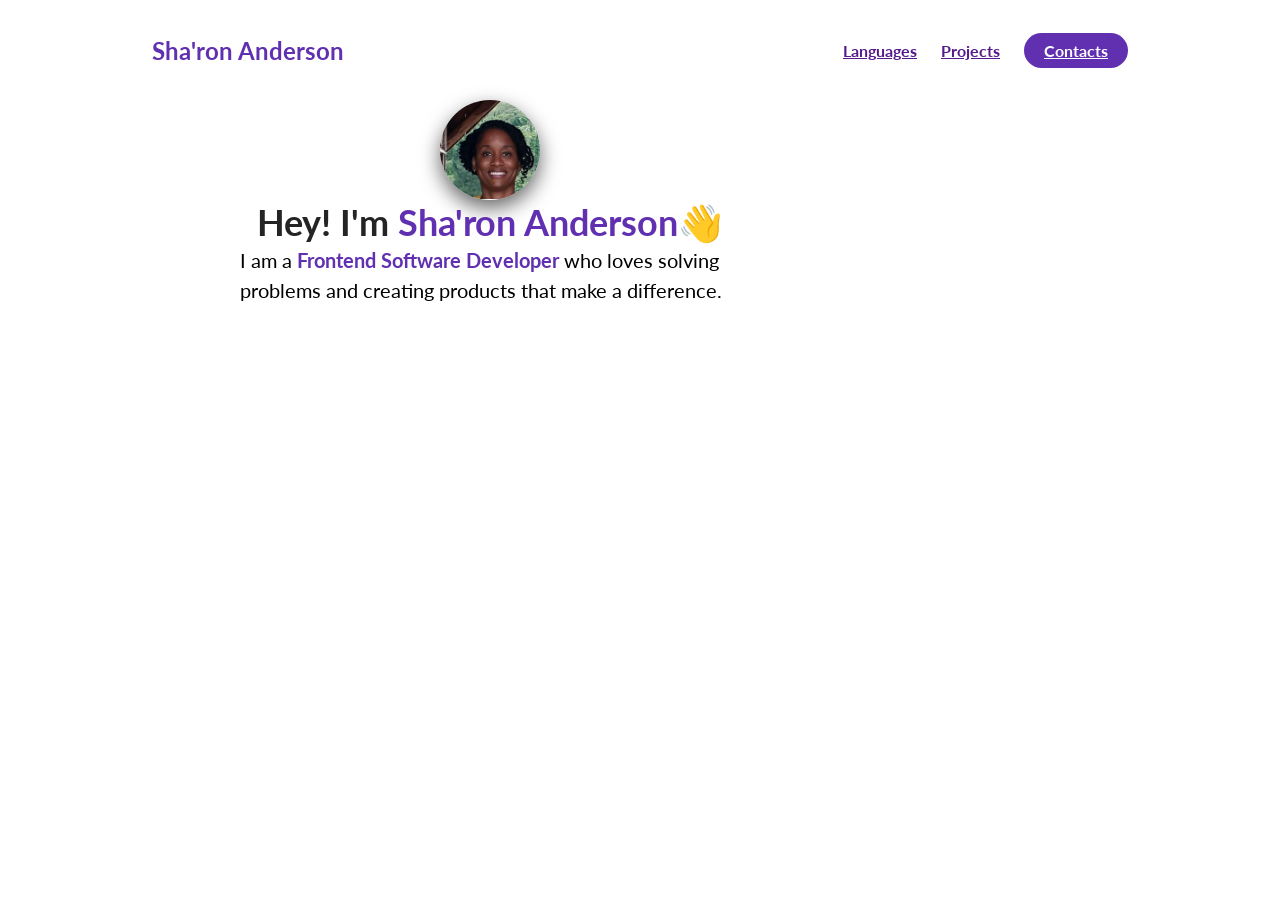
==== index.html @ 57c90f95 "Just getting started" ====
<!DOCTYPE html>
<html lang="en">
<head>
    <meta charset="UTF-8">
    <meta name="viewport" content="width=device-width, initial-scale=1.0">
    <title>Sharon Anderson</title>
    <link rel="stylesheet" href="styles.css">
</head>
<body>
   <section id="about-me">
    <nav>
        <div class="personal__logo">Sha'ron Anderson</div> 
        <ul class="nav__link--list">
            <li>
                <a href="" class="
                nav__link--anchor
                link__hover-effect
                link__hover-effect--black
                ">Languages</a>
            </li>
            <li>
                <a href="" class="
                nav__link--anchor
                link__hover-effect
                link__hover-effect--black
                ">Projects</a>
            </li>
            <li>
                <a href="" class="
                nav__link--anchor
                nav__link--anchor-primary
                ">Contacts</a>
            </li>
        </ul> 
    </nav>
    <div class="flex flex-1">
        <div class="about-me__info row">
            <div class="about-me__info--container">
                <figure class="about-me__picture--mask">
                    <img src="./New folder/Pic 2.jpg" class="about-me__picture" alt="Picture of Me!" />
                </figure>
                <h1 class="about-me__info--title">
                    Hey! I'm <span class="text--purple">Sha'ron Anderson</span>👋 
                </h1>
                <p class="about-me__info--para">
                    I am a <strong class="text--purple">Frontend Software Developer</strong> who loves solving problems and creating products that make a difference.
                </p>
            </div>   
        </div>
    </div>
   </section>
  </body> 
            
</html>
---- styles.css ----
@import url('https://fonts.googleapis.com/css2?family=Lato:wght@400;700&display=swap');
* {
   font-family: 'Lato', sans-serif;
   padding: 0;
   margin: 0;
   box-sizing: border-box;
}

h1, h2, h3, h4, h5, h6, span {
    color: #242424;
    text-align: center;
    line-height: 1.25;
}

h1 {
    font-size: 36px;

}
p {
    line-height: 1.5;
    font-size: 16px;
}

li {
    list-style-type: none;
}

.flex {
    display: flex;
}

.flex-1 {
    flex: 1;
}

.row {
    width: 100%;
    max-width: 800px;
    margin: 0 auto;
}

.text--purple {
    color: #6030b1;
}

/*NAVIGATION BAR*/

nav {
    height: 100px;
    width: 100%;
    max-width: 1000px;
    margin: 0 auto;
    display: flex;
    justify-content: space-between;
    align-items: center;
}

.nav__link--list {
    display: flex;
}

.nav__link--anchor {
    margin: 0 12px;
    color:#242424
    text-decoration: none;
    font-weight: 700;
}

.nav__link--anchor-primary {
    background-color: #6030b1;
    padding: 8px 20px;
    border-radius: 50px;
    color: white;
}

.nav__link--anchor-primary:hover {
    background-color:#5d3eff;
}

.personal__logo {
    font-size: 24px;
    color: #6030b1;
    margin: 0 12px;
    font-weight: bold;
}

/* ABOUT ME */

#about-me {
    min-height: 100vh;
    display: flex;
    flex-direction: column;
}

.about-me__info--container {
    display: flex;
    flex-direction: column;
    align-items: center;
    max-width: 500px;
}
.about-me__picture--mask {
    width: 100px;
    height: 100px;
    border-radius: 50%;
    overflow: hidden;
    box-shadow: 0 8px 20px rgba(0, 0, 0, 0.6);
}
.about-me__picture {
    width: 115%
}

/* Improving my own picture */

transform: scale (1.5);
padding-top: 8px;


.about-me__info--para {
    margin-bottom: 28px;
}
.about-me__info--para {
    font-size: 20px;
    margin-bottom: 28px;
}
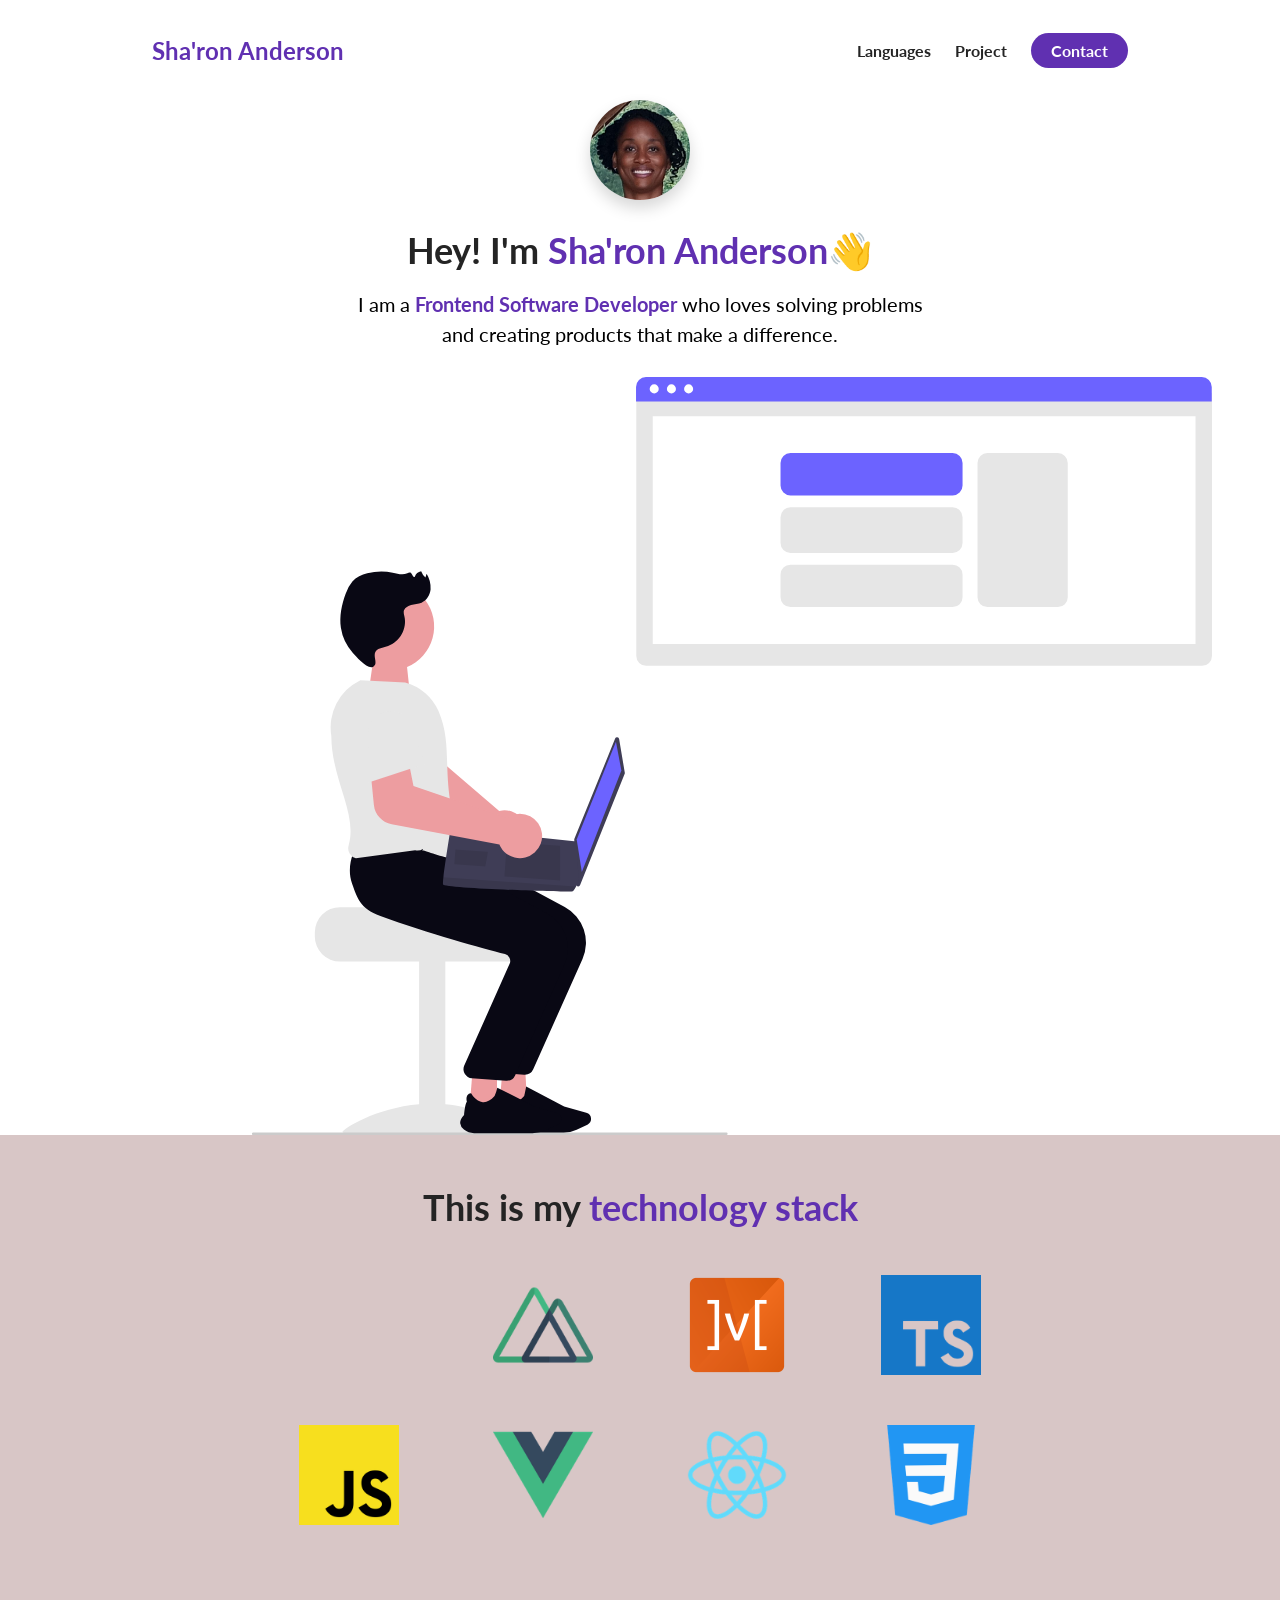
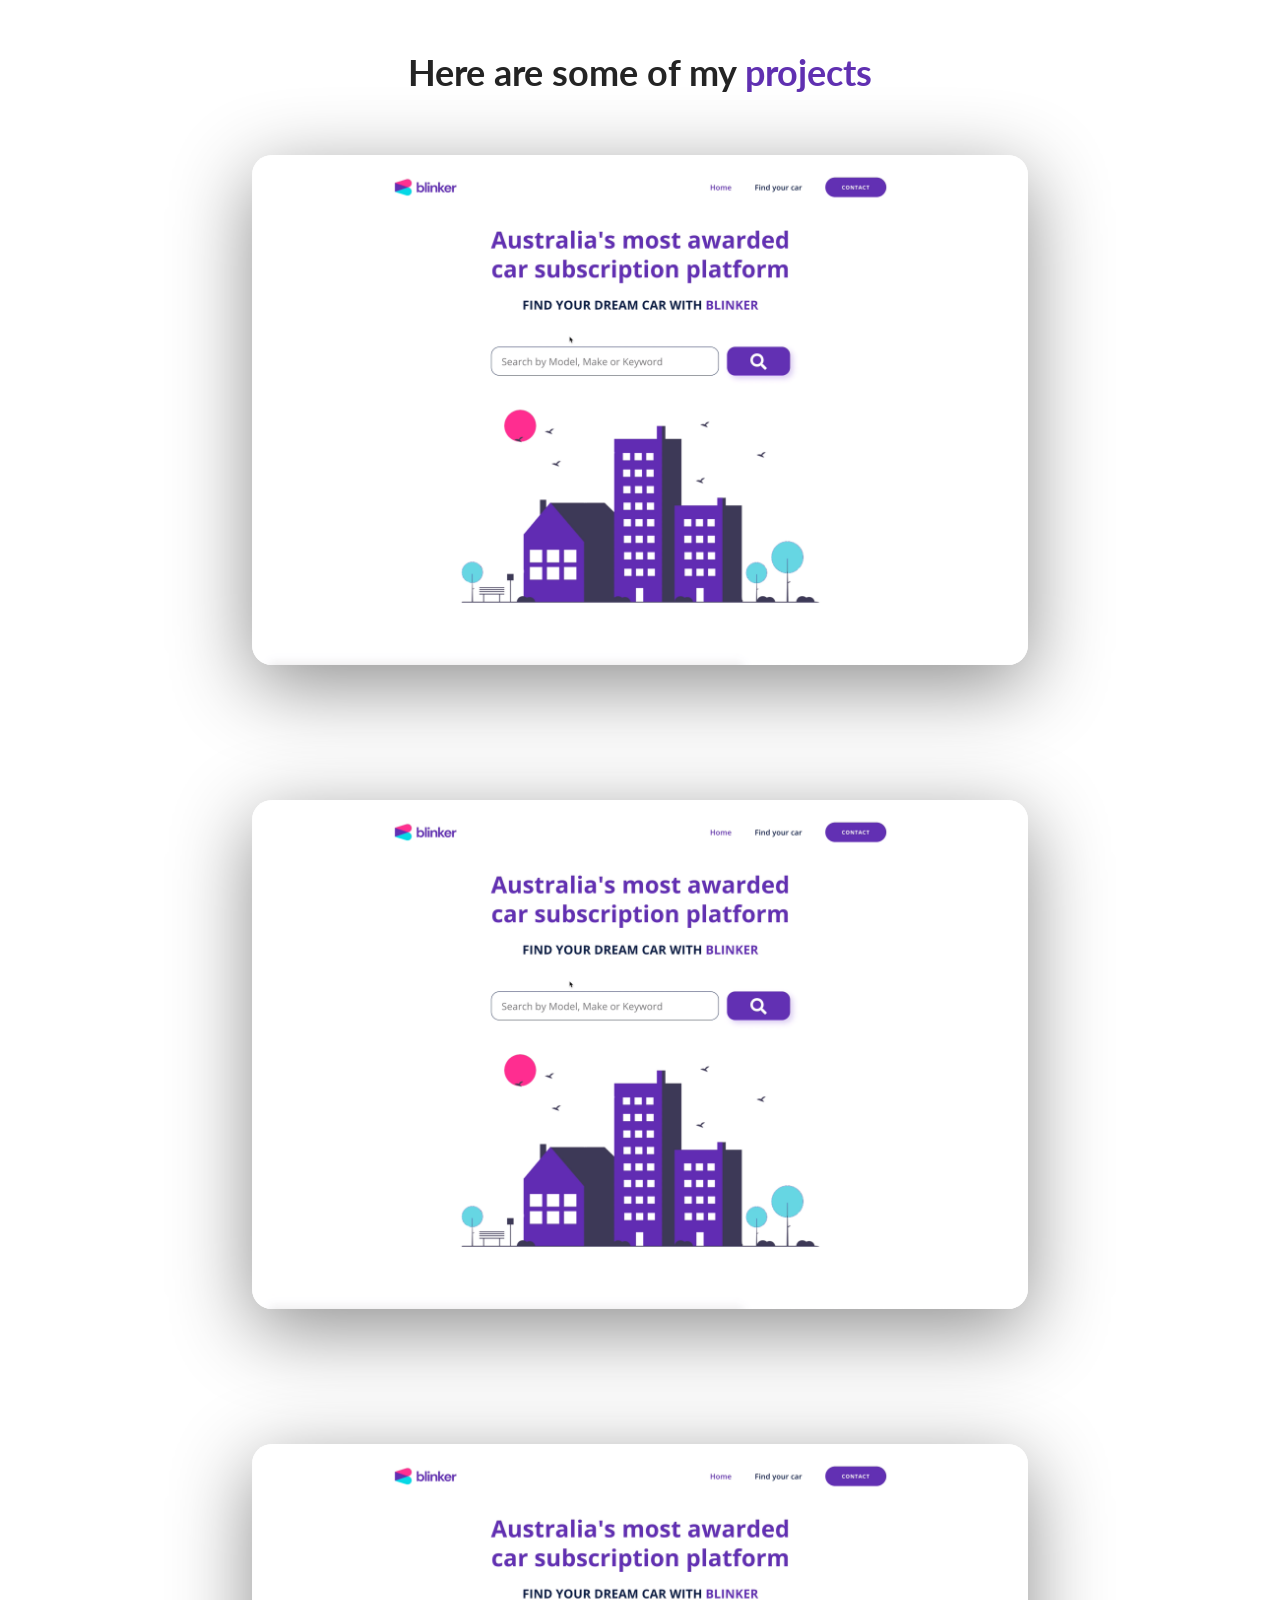
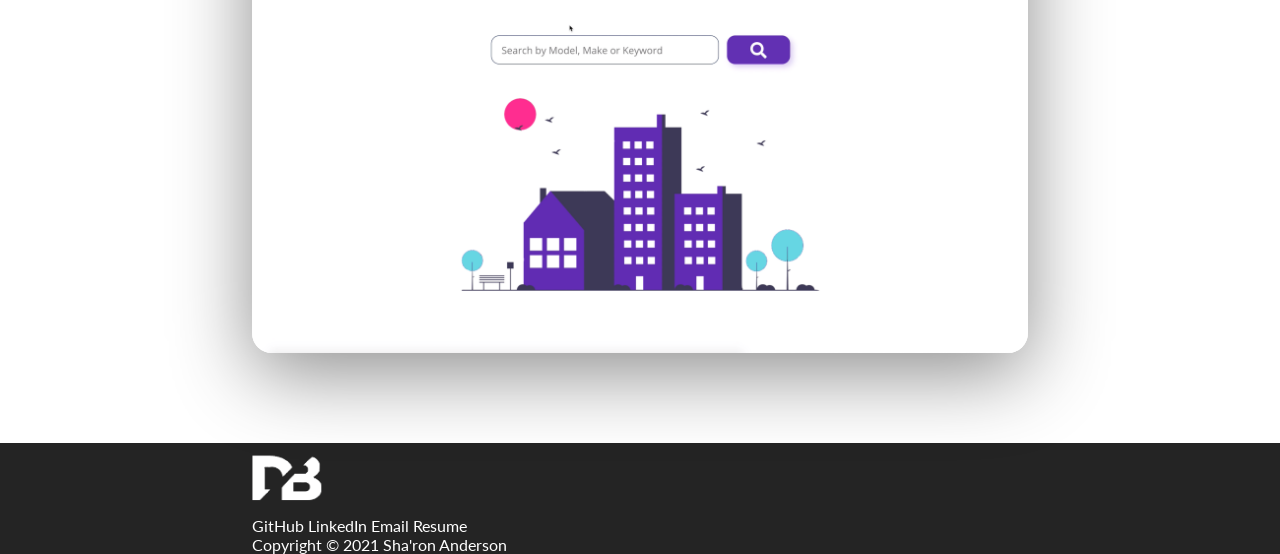
==== commit ee930c5a: "Almost there" ====
--- a/index.html
+++ b/index.html
@@ -2,9 +2,11 @@
 <html lang="en">
 <head>
     <meta charset="UTF-8">
+    <meta http-equiv="X-UA-Compatible" content="IE=edge">
     <meta name="viewport" content="width=device-width, initial-scale=1.0">
     <title>Sharon Anderson</title>
-    <link rel="stylesheet" href="styles.css">
+    <link rel="stylesheet" href="./styles.css">
+    <script src="https://kit.fontawesome.com/b5c55abc26.js" crossorigin="anonymous"></script>
 </head>
 <body>
    <section id="about-me">
@@ -23,13 +25,13 @@
                 nav__link--anchor
                 link__hover-effect
                 link__hover-effect--black
-                ">Projects</a>
+                ">Project</a>
             </li>
             <li>
                 <a href="" class="
                 nav__link--anchor
                 nav__link--anchor-primary
-                ">Contacts</a>
+                ">Contact</a>
             </li>
         </ul> 
     </nav>
@@ -37,7 +39,7 @@
         <div class="about-me__info row">
             <div class="about-me__info--container">
                 <figure class="about-me__picture--mask">
-                    <img src="./New folder/Pic 2.jpg" class="about-me__picture" alt="Picture of Me!" />
+                    <img src="./New folder/Pic 2.jpg" class="about-me__picture" alt="Picture of Me!">
                 </figure>
                 <h1 class="about-me__info--title">
                     Hey! I'm <span class="text--purple">Sha'ron Anderson</span>👋 
@@ -45,10 +47,202 @@
                 <p class="about-me__info--para">
                     I am a <strong class="text--purple">Frontend Software Developer</strong> who loves solving problems and creating products that make a difference.
                 </p>
+                <div class="about-me__links">
+                    <a href="" class="about-me__links">
+                        <i class="fa-brands fa-linkedin-in"></i>
+                    </a>
+                    <a href="" class="about-me__links">
+                        <i class="fa-brands fa-github"></i> 
+                    </a>
+                    <a href="" class="about-me__links">
+                        <i class="fa-regular fa-envelope"></i>
+                    </a>
+                    <a href="" class="about-me__links">
+                        <i class="fa-solid fa-file"></i>
+                    </a>
+                </div>  
             </div>   
+            <figure class="about-me__img--container">
+                <img src="./New folder/undraw_web-developer_gxaa.svg"class=about-me__imgalt="">
+            </figure>    
         </div>
     </div>
    </section>
+   <section id="languages">
+    <div class="container">
+        <div class="row">
+            <h1 class="section__title">This is my <span class="text--purple"> technology stack</h1>
+            <div class="language__list">
+                <div class="language">
+                    <figure class="language__img--wrapper">
+                        <img src="https://upload.wikimedia.org/wikipedia/commons/3/38/HTML5_Badge.svg " alt="" class="language__img"> 
+                    </figure>
+                    <span class="language__name">HTML</span>
+                </div>
+                <div class="language">
+                    <figure class="language__img--wrapper">
+                        <img src="./New folder/nuxt-dot-js-3628959-3030184.png  " alt="" class="language__img"> 
+                    </figure>
+                    <span class="language__name"></span>
+                </div>
+                <div class="language">
+                    <figure class="language__img--wrapper">
+                        <img src="./New folder/mobx.png " alt="" class="language__img"> 
+                    </figure>
+                    <span class="language__name"></span>
+                </div>
+            <div class="language">
+                <figure class="language__img--wrapper">
+                    <img src="./New folder/typescript-3521774-2945272.png" alt="" class="language__img"> 
+                </figure>
+                <span class="language__name">Typescript</span>
+            </div>
+            <div class="language">
+                <figure class="language__img--wrapper">
+                    <img src="./New folder/javascript-1-225993.png " alt="" class="language__img"> 
+                </figure>
+                <span class="language__name">Javascript</span>
+            </div>
+            <div class="language">
+                <figure class="language__img--wrapper">
+                    <img src="./New folder/vue-282497.png " alt="" class="language__img"> 
+                </figure>  
+                  <span class="language__name">Vue</span>
+            </div>
+            <div class="language">
+                <figure class="language__img--wrapper">
+                    <img src="./New folder/react-3-1175109.png " alt="" class="language__img"> 
+                </figure>
+                <span class="language__name">React</span>
+            </div>
+            <div class="language">
+                <figure class="language__img--wrapper">
+                    <img src="./New folder/css-131-722685.png" alt="" class="language__img"> 
+                </figure>
+                <span class="language__name">CSS</span>
+            </div>
+        </div>
+    </div>
+   </section>
+   <section id="projects">
+    <div class="container">
+        <div class="row">
+            <h1 class="section__title">Here are some of my <span class="text--purple">projects</span></h1>
+            <ul class="project__list">
+                <li class="project">
+                    <div class="project__wrapper">
+                        <img src="./New folder/davidbr4gg.github.io-master/assets/loopit.png" class="project__img" alt="Car subscription project">
+                        <div class="project__description">
+                            <h3 class="project__description--title">Car sales project</h3>
+                            <h4 class="project__description--sub title">
+                                Html, CSS, JavaScript, Vue, Vuex
+                            </h4>
+                            <p class="project__description--para">
+                                The auto industry is facing some big challenges. Tariffs have raised the prices of cars and auto parts.
+                                 Economic strains have pushed up defaults on car loans to people with less than stellar credit.
+                                 Yet sales of new cars in the  United States are expected to have risen modestly in 2025, to about 16.3 million.
+                                  Several large automakers, including General Motors and Toyota Motor, told investors on Monday that they had 
+                                  closed out the year with strong sales.
+                            </p>
+                            <div class="project__description--links">
+                                <a href="https://www.github.com/yourlink" target="_blank"  class="project__description--link">
+                                    <i class="fab fa-github"></i>
+                                </a>
+                                <a href="http://www.yourwebsite.com" class="project__description--link">
+                                    <i class="fas fa-link"></i>
+                                </a>
+                            </div>
+                        </div>
+                    </div>
+                </li>
+                <li class="project">
+                    <div class="project__wrapper">
+                        <img src="./New folder/davidbr4gg.github.io-master/assets/loopit.png" class="project__img" alt="Dashboard">
+                        <div class="project__description">
+                            <h3 class="project__description--title">Car sales project</h3>
+                            <h4 class="project__description--sub title">
+                                Html, CSS, JavaScript, Vue, Vuex
+                            </h4>
+                            <p class="project__description--para">
+                                The auto industry is facing some big challenges. Tariffs have raised the prices of cars and auto parts.
+                                 Economic strains have pushed up defaults on car loans to people with less than stellar credit.
+                                 Yet sales of new cars in the  United States are expected to have risen modestly in 2025, to about 16.3 million.
+                                  Several large automakers, including General Motors and Toyota Motor, told investors on Monday that they had 
+                                  closed out the year with strong sales.
+                            </p>
+                            <div class="project__description--links">
+                                <a href="https://www.github.com/yourlink" target="_blank"  class="project__description--link">
+                                    <i class="fab fa-github"></i>
+                                </a>
+                                <a href="https://www.yourwebsite.com" class="project__description--link">
+                                    <i class="fas fa-link"></i>
+                                </a>
+                            </div>
+                        </div>
+                    </div>
+                </li>
+                <li class="project">
+                    <div class="project__wrapper">
+                        <img src="./New folder/davidbr4gg.github.io-master/assets/loopit.png" class="project__img" alt="Car subscription project">
+                        <div class="project__description">
+                            <h3 class="project__description--title">Car sales project</h3>
+                            <h4 class="project__description--sub title">
+                                Html, CSS, JavaScript, Vue, Vuex
+                            </h4>
+                            <p class="project__description--para">
+                                The auto industry is facing some big challenges. Tariffs have raised the prices of cars and auto parts.
+                                 Economic strains have pushed up defaults on car loans to people with less than stellar credit.
+                                 Yet sales of new cars in the  United States are expected to have risen modestly in 2025, to about 16.3 million.
+                                  Several large automakers, including General Motors and Toyota Motor, told investors on Monday that they had 
+                                  closed out the year with strong sales.
+                            </p>
+                            <div class="project__description--links">
+                                <a href="https://www.github.com/yourlink" target="_blank"  class="project__description--link">
+                                    <i class="fab fa-github"></i>
+                                </a>
+                                <a href="https://www.yourwebsite.com" class="project__description--link">
+                                    <i class="fas fa-link"></i>
+                                </a>
+                            </div>
+                        </div>
+                    </div>
+                </li>
+            </ul>
+        </div>
+    </div>
+   </section>
+   <footer>
+    <div class="row footer__">
+        <a href="#">
+            <figure>
+                <img src="./New folder/davidbr4gg.github.io-master/assets/logo.svg" class="footer_logo--img" alt="">
+            </figure>
+        </a>
+        <div class="footer_social--list">
+         <a href="https://google.com" target="" class="
+            footer__social--link
+            link__hover-effect
+            link__hover-effect--white
+         " target="_blank">GitHub</a>
+         <a href="https://google.com" target="" class="
+            footer__social--link
+            link__hover-effect
+            link__hover-effect--white
+         " target="_blank">LinkedIn</a>
+         <a href="mailto:email@email.com" target="_blank" class="
+            footer__social--link
+            link__hover-effect
+            link__hover-effect--white
+         " target="_blank">Email</a>
+         <a href="./New folder/davidbr4gg.github.io-master/assets/Example Resume.pdf " target="_blank" class="
+            footer__social--link
+            link__hover-effect
+            link__hover-effect--white
+         " target="_blank">Resume</a>         
+        </div>
+        <div class="footer__copyright">Copyright © 2021 Sha'ron Anderson</div>
+    </div>
+   </footer>   
   </body> 
-            
+
 </html>
--- a/styles.css
+++ b/styles.css
@@ -14,13 +14,41 @@
 
 h1 {
     font-size: 36px;
-
-}
+}
+
 p {
     line-height: 1.5;
     font-size: 16px;
 }
 
+a {
+    text-decoration: none;
+    position: relative;
+    transition: opacity 300ms ease;
+}
+
+i:hover-effect:after {
+    content: "";
+    position: absolute;
+    height: 3px;
+    width: 0;
+    bottom: -3px;
+    right: 0;
+    transition: all 300ms ease;
+}
+
+.link__hover-effect--white:after {
+background-color:#ffff;
+}
+.link__hover-effect--black:after {
+ background-color: #0000;
+}
+
+.link__hover-effect--hover:after {
+   width: 100%;
+   left: 0;
+}
+
 li {
     list-style-type: none;
 }
@@ -33,17 +61,29 @@
     flex: 1;
 }
 
+.container {
+    padding: 50px 0;
+}
 .row {
     width: 100%;
     max-width: 800px;
     margin: 0 auto;
+    padding: 0 12px;
 }
 
 .text--purple {
     color: #6030b1;
 }
 
-/*NAVIGATION BAR*/
+section:nth-child(even) {
+    background-color: #d8c6c6;
+}
+
+.section__title {
+    margin-bottom: 20px;
+}
+
+/* NAVIGATION BAR */
 
 nav {
     height: 100px;
@@ -53,6 +93,7 @@
     display: flex;
     justify-content: space-between;
     align-items: center;
+   
 }
 
 .nav__link--list {
@@ -61,7 +102,7 @@
 
 .nav__link--anchor {
     margin: 0 12px;
-    color:#242424
+    color: #242424;
     text-decoration: none;
     font-weight: 700;
 }
@@ -71,6 +112,7 @@
     padding: 8px 20px;
     border-radius: 50px;
     color: white;
+    transition: all 300s ease;
 }
 
 .nav__link--anchor-primary:hover {
@@ -81,7 +123,7 @@
     font-size: 24px;
     color: #6030b1;
     margin: 0 12px;
-    font-weight: bold;
+    font-weight: bold
 }
 
 /* ABOUT ME */
@@ -91,34 +133,211 @@
     display: flex;
     flex-direction: column;
 }
-
 .about-me__info--container {
     display: flex;
     flex-direction: column;
     align-items: center;
-    max-width: 500px;
+}
+
+.about-me__info--container {
+    display: flex;
+    flex-direction: column;
+    align-items: center;
+    max-width: 600px;
+    margin: 0 auto;
+    text-align: center;
 }
 .about-me__picture--mask {
     width: 100px;
     height: 100px;
     border-radius: 50%;
     overflow: hidden;
-    box-shadow: 0 8px 20px rgba(0, 0, 0, 0.6);
+    box-shadow: 0 8px 16px rgba(0, 0, 0, 0.16);
+    margin-bottom: 28px;
 }
 .about-me__picture {
-    width: 115%
-}
-
-/* Improving my own picture */
-
-transform: scale (1.5);
-padding-top: 8px;
-
-
-.about-me__info--para {
-    margin-bottom: 28px;
+    width: 105%;
+    transform: scale(1.3);
+    padding-top: 0px;
+    padding-bottom: 8px;
+}
+
+
+.about-me__info--title {
+    margin-bottom: 16px;
 }
 .about-me__info--para {
     font-size: 20px;
     margin-bottom: 28px;
+}
+
+.about _me__link {
+    font-size: 20px;
+    color: #242424;
+    text-decoration: none;
+    padding: 0 16px;
+}
+
+.about-me__img--container {
+    flex: 1;
+    display: flex;
+    align-items: center;
+}
+.about-me__img {
+    width: 100%;
+}
+
+/*TECH STACK */
+
+.language__img {
+    width: 100%;
+    max-width: 100px;
+    transition: all 300ms;
+}
+
+.language:hover .language__img {
+    filter: brightness (80%);
+    opacity: 0.86;
+    transform: scale(0.9);
+
+}
+.language {
+    width: 25%;
+    display: flex;
+    justify-content: center;
+    position: relative;
+}
+
+.language__img--wrapper {
+    display: flex;
+    justify-content: center;
+    align-items: center;
+    padding: 25px 16px;
+}
+
+.language__list {
+    display: flex;
+    width: 100%;
+    flex-wrap: wrap;
+}
+
+.language__name {
+    position: absolute;
+    bottom: 0;
+    transform: scale(0);
+    transition: all 300ms;
+    font-size: 20px;
+    opacity: 0;
+}
+.language:hover .language__name {
+    transform: scale(1);
+    opacity: 1;
+}
+
+/* PROJECTS */
+
+.project {
+    margin-bottom: 135px;
+}
+
+.project:last-child {
+    margin-bottom: 40px;
+}
+
+.project__img {
+    width: 100%;
+    transition: all 500ms ease;
+}
+
+.project__wrapper {
+    display: flex;
+    box-shadow: 0 20px 80px rgba(0, 0, 0, 0.45);
+    border-radius: 20px;
+    overflow: hidden;
+    position: relative;
+}
+
+.project__wrapper:before {
+    content: "";
+    position: absolute;
+    top: 0;
+    left: 0;
+    height: 100%;
+    width: 100%;
+    background-color: #1c1d25;
+    opacity: 0;
+    transition: opacity 450ms ease;
+    z-index: 2;
+}
+.project:hover .project__wrapper:before {
+    opacity: 0.7;
+}
+.project:hover .project__img {
+    transform: scale(1.07);
+    filter: blur(5px);
+}
+
+.project:hover .project__description {
+    opacity: 1;
+     transform: translateY(-50%);
+}
+
+.project__list {
+    padding-top: 40px;
+}
+
+.project__description {
+    position: absolute;
+    top: 50px;
+    left: 90px;
+    transform: translateY(100%);
+    max-width: 550px;
+    z-index: 3;
+    opacity: 0;
+    transition: transform 450ms, opacity 300ms;
+}
+
+.project__description--title {
+    font-size: 40px;
+}
+
+.project__description--para  {
+    margin: 16px 0;
+}
+
+.project__description--link {
+    font-size: 20px;
+    margin-right: 16px;
+    text-decoration: none;
+}
+
+.project__description--title,
+.project__description--sub-title,
+.project__description--para 
+.project__description--link {
+    text-align: left;
+    color: #ffff;
+} 
+
+/* FOOTER*/
+
+footer {
+    background-color: #242424
+}
+
+.footer__row {
+    display: flex;
+    flex-direction: column;
+    align-items: center;
+    justify-content: center;
+    padding: 8% 0;
+}
+.footer_logo--img {
+    width: 70px;
+    height: 70px;
+}
+
+.footer__social--link,
+.footer__copyright {
+    color: #ffff;
 }
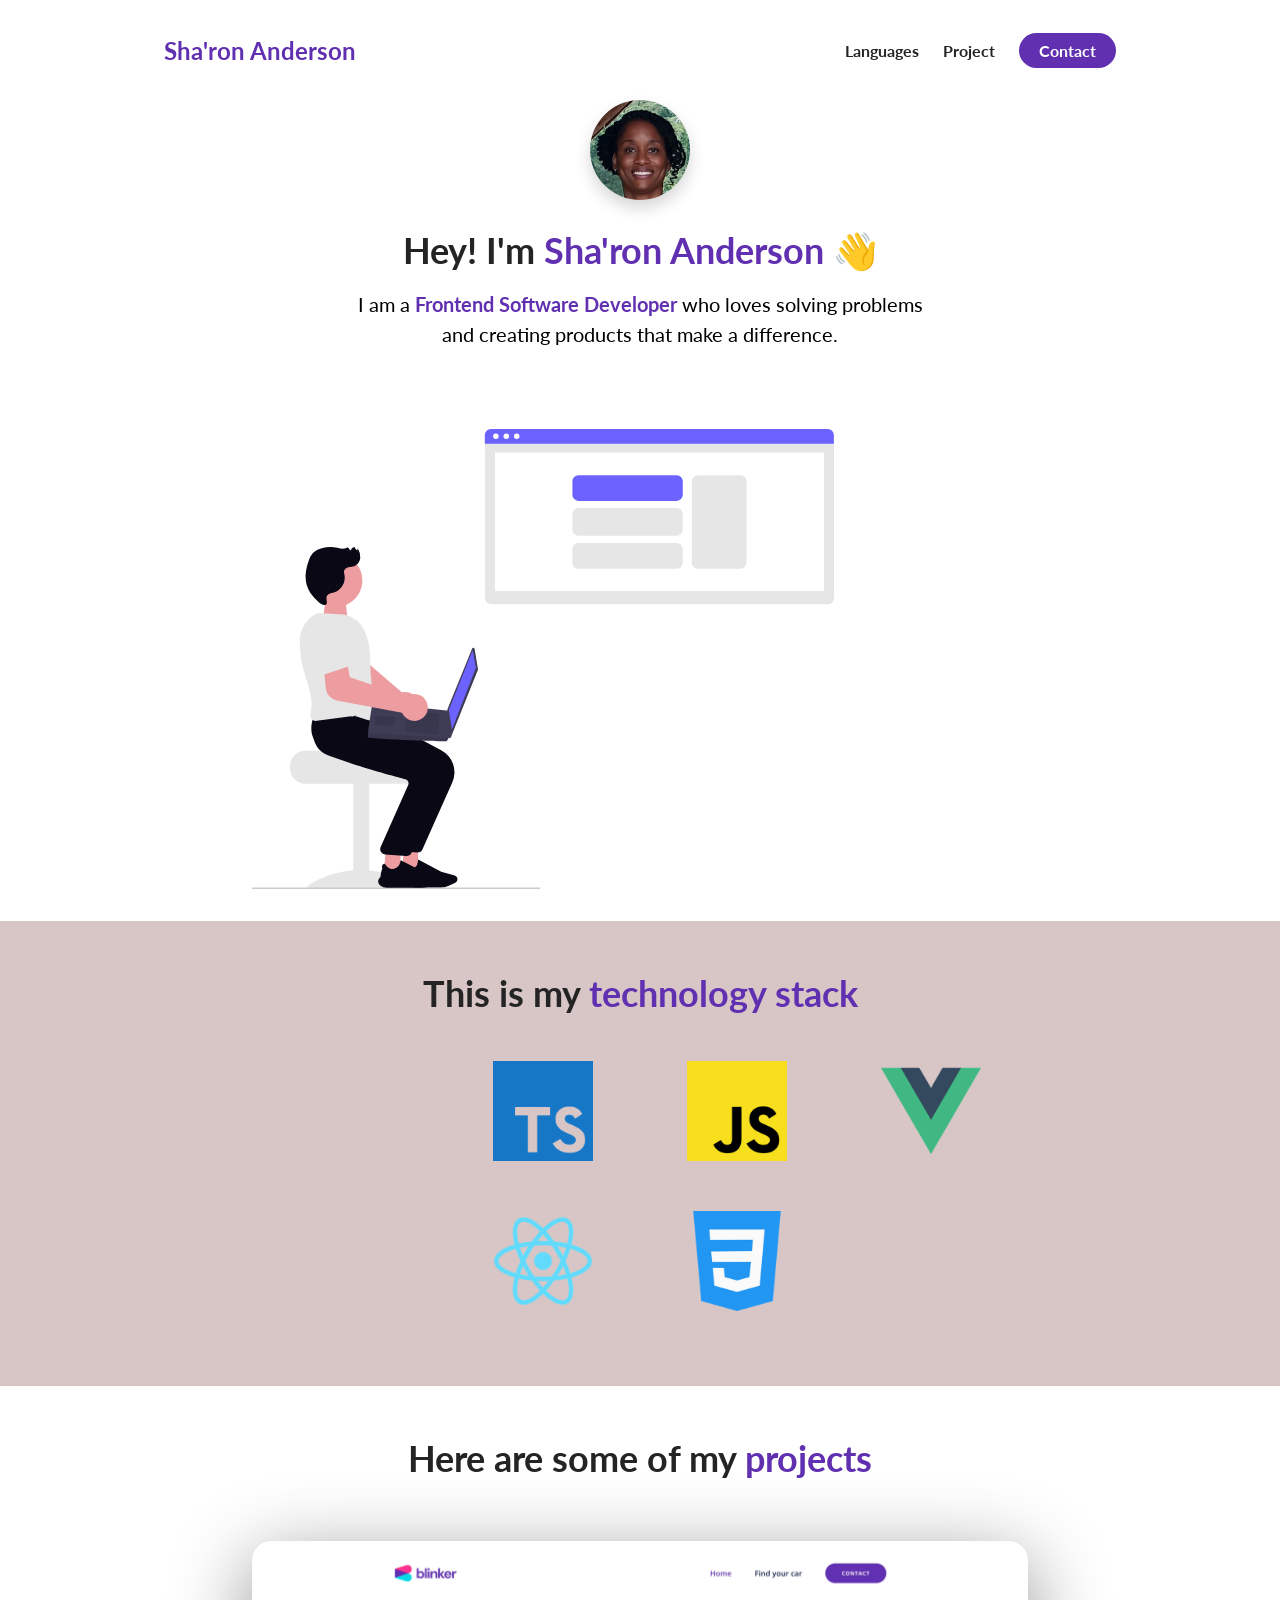
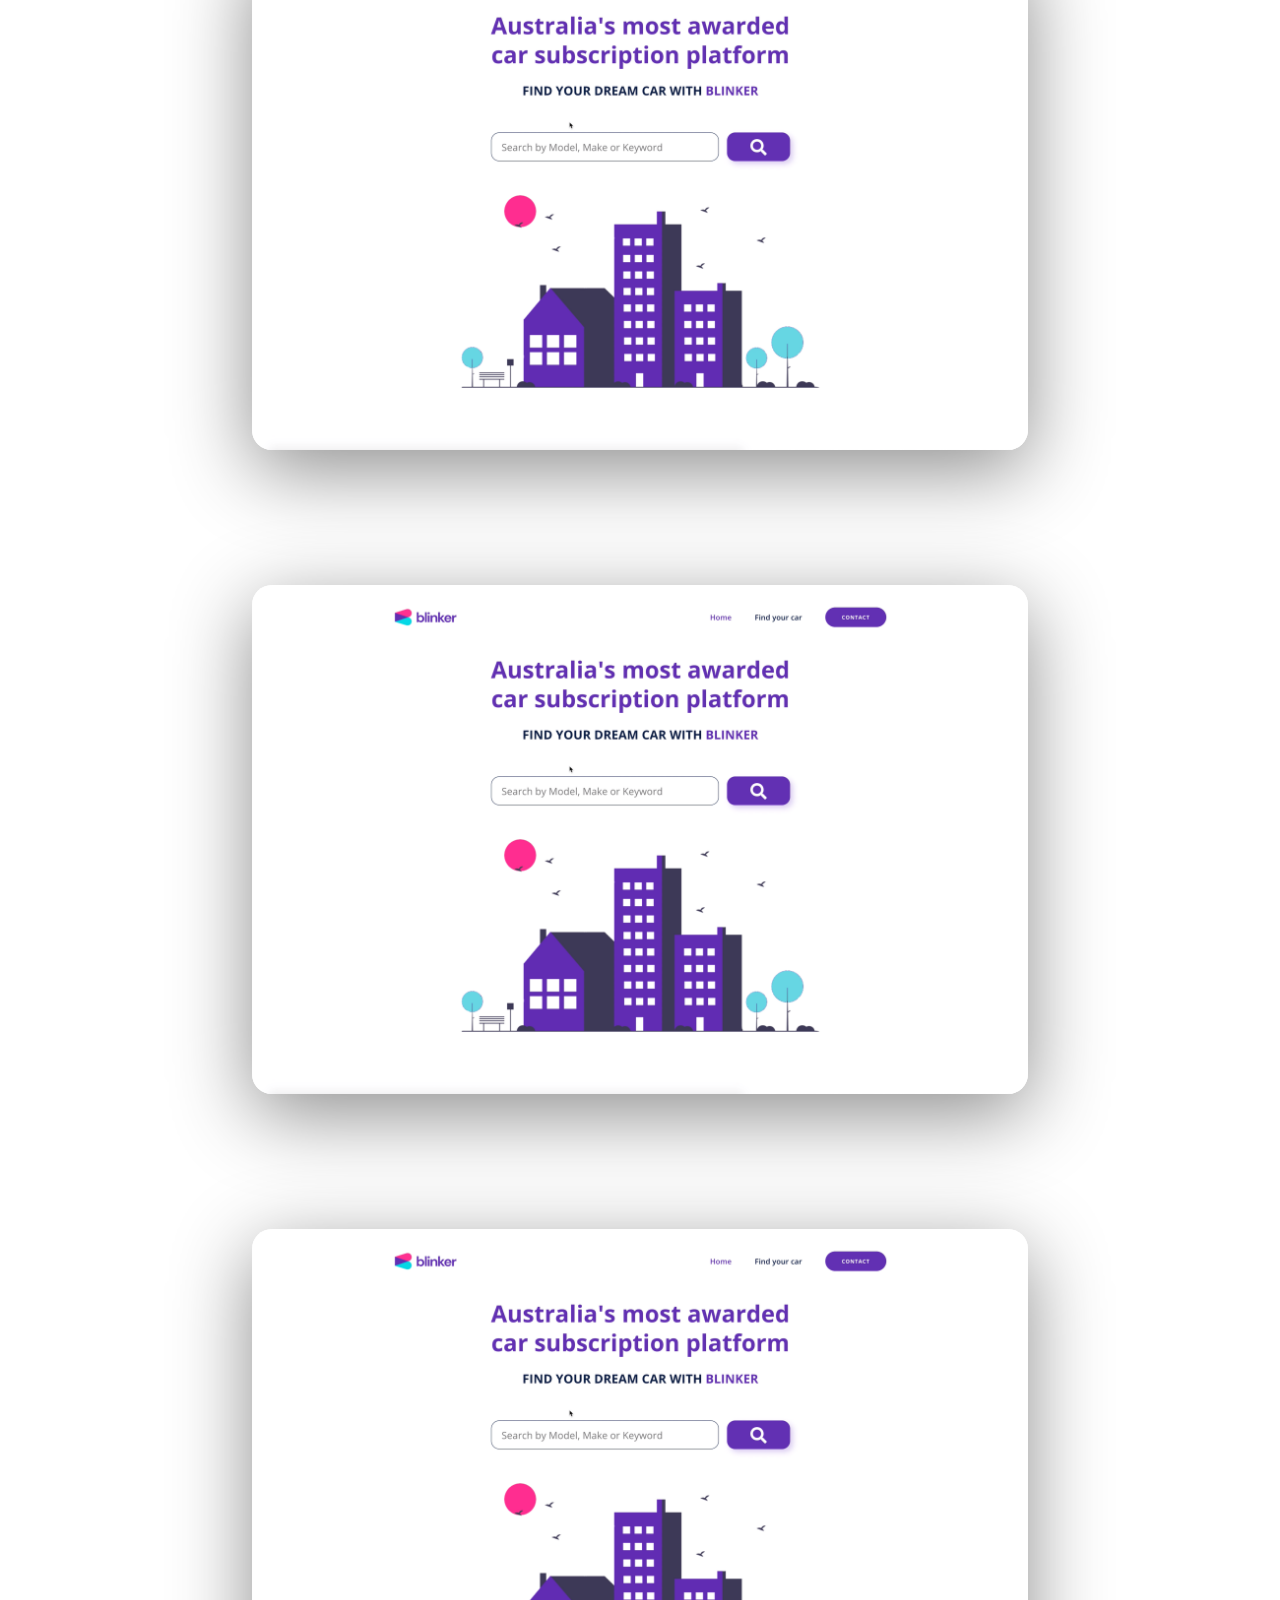
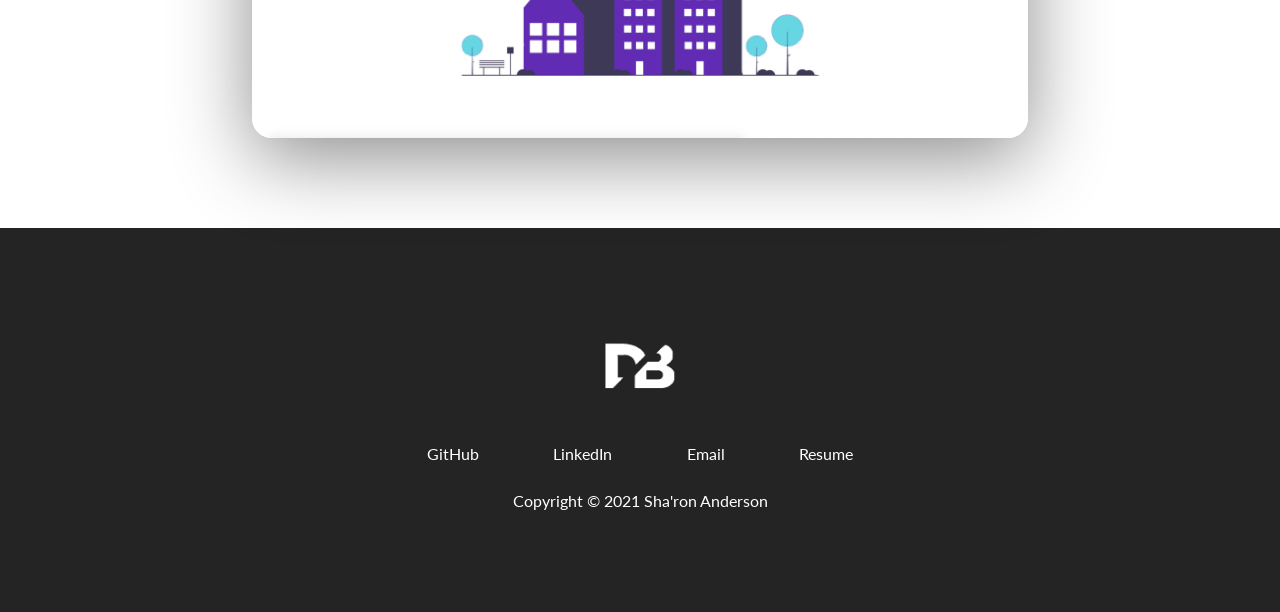
==== commit 45cb1466: "nearly done practice" ====
--- a/index.html
+++ b/index.html
@@ -13,22 +13,22 @@
     <nav>
         <div class="personal__logo">Sha'ron Anderson</div> 
         <ul class="nav__link--list">
-            <li>
-                <a href="" class="
+            <li class="nav__link">
+                <a href="#languages" class="
                 nav__link--anchor
                 link__hover-effect
                 link__hover-effect--black
                 ">Languages</a>
             </li>
-            <li>
-                <a href="" class="
+            <li class="nav__link">
+                <a href="#project" class="
                 nav__link--anchor
                 link__hover-effect
                 link__hover-effect--black
                 ">Project</a>
             </li>
-            <li>
-                <a href="" class="
+            <li class="nav__link">
+                <a href="#mail to:shajenand@yahoo.com" class="
                 nav__link--anchor
                 nav__link--anchor-primary
                 ">Contact</a>
@@ -42,28 +42,28 @@
                     <img src="./New folder/Pic 2.jpg" class="about-me__picture" alt="Picture of Me!">
                 </figure>
                 <h1 class="about-me__info--title">
-                    Hey! I'm <span class="text--purple">Sha'ron Anderson</span>👋 
+                    Hey! I'm <span class="text--purple">Sha'ron Anderson</span>&nbsp;<span class="wave">👋</span>
                 </h1>
                 <p class="about-me__info--para">
                     I am a <strong class="text--purple">Frontend Software Developer</strong> who loves solving problems and creating products that make a difference.
                 </p>
-                <div class="about-me__links">
-                    <a href="" class="about-me__links">
+                <div class="about-me__link">
+                    <a href="" class="about-me__link">
                         <i class="fa-brands fa-linkedin-in"></i>
                     </a>
-                    <a href="" class="about-me__links">
+                    <a href="" class="about-me__link">
                         <i class="fa-brands fa-github"></i> 
                     </a>
-                    <a href="" class="about-me__links">
+                    <a href="" class="about-me__link">
                         <i class="fa-regular fa-envelope"></i>
                     </a>
-                    <a href="" class="about-me__links">
+                    <a href="./New folder/davidbr4gg.github.io-master/assets/Example Resume.pdf" download class="about-me__link">
                         <i class="fa-solid fa-file"></i>
                     </a>
                 </div>  
             </div>   
             <figure class="about-me__img--container">
-                <img src="./New folder/undraw_web-developer_gxaa.svg"class=about-me__imgalt="">
+                <img src="./New folder/undraw_web-developer_gxaa.svg"class=about-me__img alt="Web Developer">
             </figure>    
         </div>
     </div>
@@ -78,19 +78,7 @@
                         <img src="https://upload.wikimedia.org/wikipedia/commons/3/38/HTML5_Badge.svg " alt="" class="language__img"> 
                     </figure>
                     <span class="language__name">HTML</span>
-                </div>
-                <div class="language">
-                    <figure class="language__img--wrapper">
-                        <img src="./New folder/nuxt-dot-js-3628959-3030184.png  " alt="" class="language__img"> 
-                    </figure>
-                    <span class="language__name"></span>
-                </div>
-                <div class="language">
-                    <figure class="language__img--wrapper">
-                        <img src="./New folder/mobx.png " alt="" class="language__img"> 
-                    </figure>
-                    <span class="language__name"></span>
-                </div>
+                </div>            
             <div class="language">
                 <figure class="language__img--wrapper">
                     <img src="./New folder/typescript-3521774-2945272.png" alt="" class="language__img"> 
@@ -212,13 +200,16 @@
     </div>
    </section>
    <footer>
-    <div class="row footer__">
-        <a href="#">
-            <figure>
+    <div class="footer__row">
+        <a href="#" class="footer__anchor">
+            <figure class="footer__logo">
                 <img src="./New folder/davidbr4gg.github.io-master/assets/logo.svg" class="footer_logo--img" alt="">
             </figure>
+            <span class="footer__logo--popper">
+            Top
+            <i class="fas fa-arrow-up"></i>
         </a>
-        <div class="footer_social--list">
+        <div class="footer__social--list">
          <a href="https://google.com" target="" class="
             footer__social--link
             link__hover-effect
@@ -229,7 +220,7 @@
             link__hover-effect
             link__hover-effect--white
          " target="_blank">LinkedIn</a>
-         <a href="mailto:email@email.com" target="_blank" class="
+         <a href="mailto:youremail@example.com" target="_blank" class="
             footer__social--link
             link__hover-effect
             link__hover-effect--white
--- a/styles.css
+++ b/styles.css
@@ -1,343 +1,535 @@
-@import url('https://fonts.googleapis.com/css2?family=Lato:wght@400;700&display=swap');
+@import url("https://fonts.googleapis.com/css2?family=Lato:wght@400;700&display=swap");
 * {
-   font-family: 'Lato', sans-serif;
-   padding: 0;
-   margin: 0;
-   box-sizing: border-box;
-}
-
-h1, h2, h3, h4, h5, h6, span {
-    color: #242424;
-    text-align: center;
-    line-height: 1.25;
+  font-family: "Lato", sans-serif;
+  padding: 0;
+  margin: 0;
+  box-sizing: border-box;
+}
+
+html {
+  scroll-behavior: smooth;
+}
+h1,
+h2,
+h3,
+h4,
+h5,
+h6,
+span {
+  color: #242424;
+  text-align: center;
+  line-height: 1.25;
 }
 
 h1 {
-    font-size: 36px;
+  font-size: 36px;
 }
 
 p {
-    line-height: 1.5;
-    font-size: 16px;
+  line-height: 1.5;
+  font-size: 16px;
 }
 
 a {
-    text-decoration: none;
-    position: relative;
-    transition: opacity 300ms ease;
+  text-decoration: none;
+  position: relative;
+  transition: opacity 300ms ease;
+}
+
+a:hover {
+    opacity: 0.7;
+}
+
+.link__hover-effect:after {
+  content: "";
+  position: absolute;
+  height: 3px;
+  background-color: black;
+  width: 0;
+  bottom: -3px;
+  right: 0;
+  transition: all 300ms ease;
+}
+
+.link__hover-effect--white:after {
+  background-color: #ffff;
+}
+
+.link__hover-effect--white:after {
+  background-color: #000000;
+}
+
+.link__hover-effect:hover:after {
+  width: 100%;
+  left: 0;
 }
 
 i:hover-effect:after {
-    content: "";
-    position: absolute;
-    height: 3px;
-    width: 0;
-    bottom: -3px;
-    right: 0;
-    transition: all 300ms ease;
+  content: "";
+  position: absolute;
+  height: 3px;
+  width: 0;
+  bottom: -3px;
+  right: 0;
+  transition: all 300ms ease;
 }
 
 .link__hover-effect--white:after {
-background-color:#ffff;
-}
+  background-color: #ffff;
+}
+
 .link__hover-effect--black:after {
- background-color: #0000;
-}
-
-.link__hover-effect--hover:after {
-   width: 100%;
-   left: 0;
+  background-color: #0000;
+}
+
+.link__hover-effect:hover:after {
+  width: 100%;
+  left: 0;
 }
 
 li {
-    list-style-type: none;
+  list-style-type: none;
 }
 
 .flex {
-    display: flex;
+  display: flex;
 }
 
 .flex-1 {
-    flex: 1;
+  flex: 1;
 }
 
 .container {
-    padding: 50px 0;
-}
+  padding: 50px 0;
+}
+
 .row {
+  width: 100%;
+  max-width: 800px;
+  margin: 0 auto;
+  padding: 0 12px;
+}
+
+.text--purple {
+  color: #6030b1;
+}
+
+section:nth-child(even) {
+  background-color: #d8c6c6;
+}
+
+.section__title {
+  margin-bottom: 20px;
+}
+
+/* NAVIGATION BAR */
+
+nav {
+  height: 100px;
+  width: 100%;
+  max-width: 1000px;
+  margin: 0 auto;
+  display: flex;
+  justify-content: space-between;
+  align-items: center;
+  padding: 0 12px;
+}
+
+.nav__link--list {
+  display: flex;
+}
+
+.nav__link--anchor {
+  margin: 0 12px;
+  color: #242424;
+  font-weight: 700;
+}
+
+.nav__link--anchor-primary {
+  background-color: #6030b1;
+  padding: 8px 20px;
+  border-radius: 50px;
+  color: white;
+  transition: all 300ms ease;
+}
+
+.nav__link--anchor-primary:hover {
+  background-color: #5d3eff;
+}
+
+.personal__logo {
+  font-size: 24px;
+  color: #6030b1;
+  margin: 0 12px;
+  font-weight: bold;
+}
+
+/* ABOUT ME */
+
+#about-me {
+  min-height: 100vh;
+  display: flex;
+  flex-direction: column;
+}
+.about-me__info--container {
+  display: flex;
+  flex-direction: column;
+  align-items: center;
+}
+
+.about-me__info--container {
+  display: flex;
+  flex-direction: column;
+  align-items: center;
+  max-width: 600px;
+  margin: 0 auto;
+  text-align: center;
+}
+.about-me__picture--mask {
+  width: 100px;
+  height: 100px;
+  border-radius: 50%;
+  overflow: hidden;
+  box-shadow: 0 8px 16px rgba(0, 0, 0, 0.16);
+  margin-bottom: 28px;
+  animation: animate-profile-picture 800ms 200ms backwards;
+}
+
+@keyframes animate-profile-picture {
+  0% {
+    transform: scale(0);
+  }
+    80% {
+    transform: scale(1.1);
+  }
+  100% {
+    transform: scale(1);
+  }
+}   
+
+.about-me__picture {
+  width: 105%;
+
+  /* Improving my own picture */
+  transform: scale(1.3);
+  padding-top: 0px;
+}
+
+.about-me__info--title {
+  margin-bottom: 16px;
+  animation: fade-up 650ms 400ms backwards;
+}
+
+.about-me__info--para {
+  font-size: 20px;
+  margin-bottom: 28px;
+  animation: fade-up 650ms 600ms backwards;
+}
+
+.about-me__link {
+  font-size: 20px;
+  color: #242424;
+  padding: 0 16px;
+  padding-bottom: 28px;
+}
+.about-me__link {
+     animation: fade-up 650ms 800ms backwards;
+}
+
+@keyframes fade-up {
+  0% {
+    opacity: 0;
+    transform: translateY(40px);
+  }
+  100% {
+    opacity: 1;
+    transform: translateY(0);
+  }
+}
+.about-me__img--container {
+  flex: 1;
+  display: flex;
+  align-items: center;
+}
+.about-me__img {
+  width: 75%;
+  animation: fade-in 1200ms 800ms backwards;
+  padding: 32 16px;
+  padding-bottom: 32px;
+}
+
+@keyframes fade-in {
+    0% {
+        opacity: 0;
+    }
+    100% {
+        opacity: 1;
+    }
+}
+
+.wave {
+display: inline-block;
+animation: animate-wave 500ms infinite ease-in-out;
+}
+
+@keyframes animate-wave {
+    0% {
+        transform: rotate(0);
+    }
+    50% {
+        transform: rotate(30deg);
+    }
+    100% {
+        transform: rotate(0);
+    }
+}
+
+/*TECH STACK */
+
+.language__img {
+  width: 100%;
+  max-width: 100px;
+  transition: all 300ms;
+}
+
+.language:hover .language__img {
+  filter: brightness (80%);
+  opacity: 0.86;
+  transform: scale(0.9);
+}
+.language {
+  width: 25%;
+  display: flex;
+  justify-content: center;
+  position: relative;
+}
+
+.language__img--wrapper {
+  display: flex;
+  justify-content: center;
+  align-items: center;
+  padding: 25px 16px;
+}
+
+.language__list {
+  display: flex;
+  justify-content: center;
+  width: 100%;
+  flex-wrap: wrap;
+}
+
+.language__name {
+  position: absolute;
+  bottom: 0;
+  transform: scale(0);
+  transition: all 300ms;
+  font-size: 20px;
+  opacity: 0;
+}
+.language:hover .language__name {
+  transform: scale(1);
+  opacity: 1;
+}
+
+/* PROJECTS */
+
+.project {
+  margin-bottom: 135px;
+}
+
+.project:last-child {
+  margin-bottom: 40px;
+}
+
+.project__img {
+  width: 100%;
+  transition: all 500ms ease;
+}
+
+.project__wrapper {
+  display: flex;
+  box-shadow: 0 20px 80px rgba(0, 0, 0, 0.45);
+  border-radius: 20px;
+  overflow: hidden;
+  position: relative;
+}
+
+.project__wrapper:before {
+  content: "";
+  position: absolute;
+  top: 0%;
+  left: 0;
+  height: 100%;
+  width: 100%;
+  background-color: #1c1d25;
+  opacity: 0;
+  transition: opacity 450ms ease;
+  z-index: 2;
+}
+.project:hover .project__wrapper:before {
+  opacity: 0.7;
+}
+.project:hover .project__img {
+  transform: scale(1.07);
+  filter: blur(5px);
+}
+
+.project:hover .project__description {
+  opacity: 1;
+  transform: translateY(50%);
+}
+
+.project__list {
+  padding-top: 40px;
+}
+
+.project__description {
+  position: absolute;
+  top: 50px;
+  left: 90px;
+  transform: translateY(100%);
+  max-width: 550px;
+  z-index: 3;
+  opacity: 0;
+  transition:
+    transform 450ms,
+    opacity 300ms;
+}
+
+.project__description--title {
+  font-size: 40px;
+}
+
+.project__description--para {
+  margin: 16px 0;
+}
+
+.project__description--link {
+  font-size: 20px;
+  margin-right: 16px;
+}
+
+.project__description--title,
+.project__description--sub-title,
+.project__description--para .project__description--link {
+  text-align: left;
+  color: #ffff;
+}
+
+/* FOOTER*/
+
+footer {
+  background-color: #242424;
+}
+
+.footer__logo {
+  margin-bottom: 20px;
+}
+
+.footer__social--list {
+  width: 100%;
+  max-width: 500px;
+  display: flex;
+  justify-content: space-around;
+  margin-bottom: 28px;
+}
+
+.footer__row {
+  display: flex;
+  flex-direction: column;
+  align-items: center;
+  justify-content: center;
+  padding: 8% 0;
+}
+.footer_logo--img {
+  width: 70px;
+  height: 70px;
+}
+
+.footer__social--link,
+.footer__copyright,
+.footer__logo--popper {
+  color: #ffff;
+}
+
+.footer__logo--popper {
+  position: absolute;
+  right: 0;
+  top: 30px;
+  font-weight: 700;
+  opacity: 0;
+  transition: all 300ms ease;
+}
+
+.footer__anchor {
+  margin-bottom: 20px;
+  position: relative;
+}
+
+.footer__anchor:hover .footer__logo--popper {
+  opacity: 1;
+  transform: translateX(60px);
+}
+
+/* Small phones, tablets, large smartphones */
+
+@media (max-width: 768px) {
+  nav {
+    height: 68px;
+  }
+
+  h1 {
+    font-size: 28px;
+  }
+
+  .about-me__info--para {
+    font-size: 18px;
+  }
+
+  .language {
+    width: calc(100% / 4);
+  }
+  .project__description--para {
+  font-size: 14px;
+}
+
+.project__description {
+    left: 30px;
+    padding-right: 30px;
+}
+}
+
+/*SMALL PHONES */
+@media (max-width: 480px) {
+    .nav__link:not(:last-child) {
+    display: none;
+  }
+  .project__description {
+    padding: 0;
+    left: 0;
     width: 100%;
-    max-width: 800px;
-    margin: 0 auto;
-    padding: 0 12px;
-}
-
-.text--purple {
-    color: #6030b1;
-}
-
-section:nth-child(even) {
-    background-color: #d8c6c6;
-}
-
-.section__title {
-    margin-bottom: 20px;
-}
-
-/* NAVIGATION BAR */
-
-nav {
-    height: 100px;
-    width: 100%;
-    max-width: 1000px;
-    margin: 0 auto;
-    display: flex;
-    justify-content: space-between;
-    align-items: center;
-   
-}
-
-.nav__link--list {
-    display: flex;
-}
-
-.nav__link--anchor {
-    margin: 0 12px;
-    color: #242424;
-    text-decoration: none;
-    font-weight: 700;
-}
-
-.nav__link--anchor-primary {
-    background-color: #6030b1;
-    padding: 8px 20px;
-    border-radius: 50px;
-    color: white;
-    transition: all 300s ease;
-}
-
-.nav__link--anchor-primary:hover {
-    background-color:#5d3eff;
-}
-
-.personal__logo {
-    font-size: 24px;
-    color: #6030b1;
-    margin: 0 12px;
-    font-weight: bold
-}
-
-/* ABOUT ME */
-
-#about-me {
-    min-height: 100vh;
-    display: flex;
-    flex-direction: column;
-}
-.about-me__info--container {
-    display: flex;
-    flex-direction: column;
-    align-items: center;
-}
-
-.about-me__info--container {
-    display: flex;
-    flex-direction: column;
-    align-items: center;
-    max-width: 600px;
-    margin: 0 auto;
-    text-align: center;
-}
-.about-me__picture--mask {
-    width: 100px;
-    height: 100px;
-    border-radius: 50%;
-    overflow: hidden;
-    box-shadow: 0 8px 16px rgba(0, 0, 0, 0.16);
-    margin-bottom: 28px;
-}
-.about-me__picture {
-    width: 105%;
-    transform: scale(1.3);
-    padding-top: 0px;
-    padding-bottom: 8px;
-}
-
-
-.about-me__info--title {
-    margin-bottom: 16px;
-}
-.about-me__info--para {
-    font-size: 20px;
-    margin-bottom: 28px;
-}
-
-.about _me__link {
-    font-size: 20px;
-    color: #242424;
-    text-decoration: none;
-    padding: 0 16px;
-}
-
-.about-me__img--container {
-    flex: 1;
-    display: flex;
-    align-items: center;
-}
-.about-me__img {
-    width: 100%;
-}
-
-/*TECH STACK */
-
-.language__img {
-    width: 100%;
-    max-width: 100px;
-    transition: all 300ms;
-}
-
-.language:hover .language__img {
-    filter: brightness (80%);
-    opacity: 0.86;
-    transform: scale(0.9);
-
-}
-.language {
-    width: 25%;
+  }
+
+  .project__description--para {
+    display: none;
+  }
+
+  .project__description--links {
     display: flex;
     justify-content: center;
-    position: relative;
-}
-
-.language__img--wrapper {
-    display: flex;
-    justify-content: center;
-    align-items: center;
-    padding: 25px 16px;
-}
-
-.language__list {
-    display: flex;
-    width: 100%;
-    flex-wrap: wrap;
-}
-
-.language__name {
-    position: absolute;
-    bottom: 0;
-    transform: scale(0);
-    transition: all 300ms;
-    font-size: 20px;
-    opacity: 0;
-}
-.language:hover .language__name {
-    transform: scale(1);
-    opacity: 1;
-}
-
-/* PROJECTS */
-
-.project {
-    margin-bottom: 135px;
-}
-
-.project:last-child {
-    margin-bottom: 40px;
-}
-
-.project__img {
-    width: 100%;
-    transition: all 500ms ease;
-}
-
-.project__wrapper {
-    display: flex;
-    box-shadow: 0 20px 80px rgba(0, 0, 0, 0.45);
-    border-radius: 20px;
-    overflow: hidden;
-    position: relative;
-}
-
-.project__wrapper:before {
-    content: "";
-    position: absolute;
-    top: 0;
-    left: 0;
-    height: 100%;
-    width: 100%;
-    background-color: #1c1d25;
-    opacity: 0;
-    transition: opacity 450ms ease;
-    z-index: 2;
-}
-.project:hover .project__wrapper:before {
-    opacity: 0.7;
-}
-.project:hover .project__img {
-    transform: scale(1.07);
-    filter: blur(5px);
-}
-
-.project:hover .project__description {
-    opacity: 1;
-     transform: translateY(-50%);
-}
-
-.project__list {
-    padding-top: 40px;
-}
-
-.project__description {
-    position: absolute;
-    top: 50px;
-    left: 90px;
-    transform: translateY(100%);
-    max-width: 550px;
-    z-index: 3;
-    opacity: 0;
-    transition: transform 450ms, opacity 300ms;
-}
-
-.project__description--title {
-    font-size: 40px;
-}
-
-.project__description--para  {
-    margin: 16px 0;
-}
-
-.project__description--link {
-    font-size: 20px;
-    margin-right: 16px;
-    text-decoration: none;
-}
-
-.project__description--title,
-.project__description--sub-title,
-.project__description--para 
-.project__description--link {
-    text-align: left;
-    color: #ffff;
-} 
-
-/* FOOTER*/
-
-footer {
-    background-color: #242424
-}
-
-.footer__row {
-    display: flex;
-    flex-direction: column;
-    align-items: center;
-    justify-content: center;
-    padding: 8% 0;
-}
-.footer_logo--img {
-    width: 70px;
-    height: 70px;
-}
-
-.footer__social--link,
-.footer__copyright {
-    color: #ffff;
-}+  }
+
+  .project__description--title {
+    font-size: 32px;
+    line-height: 1;
+    text-align: center;
+  }
+  
+  .project__description--sub-title {
+    text-align: center;
+    margin: 12px 0;
+  }  
+
+
+}
+
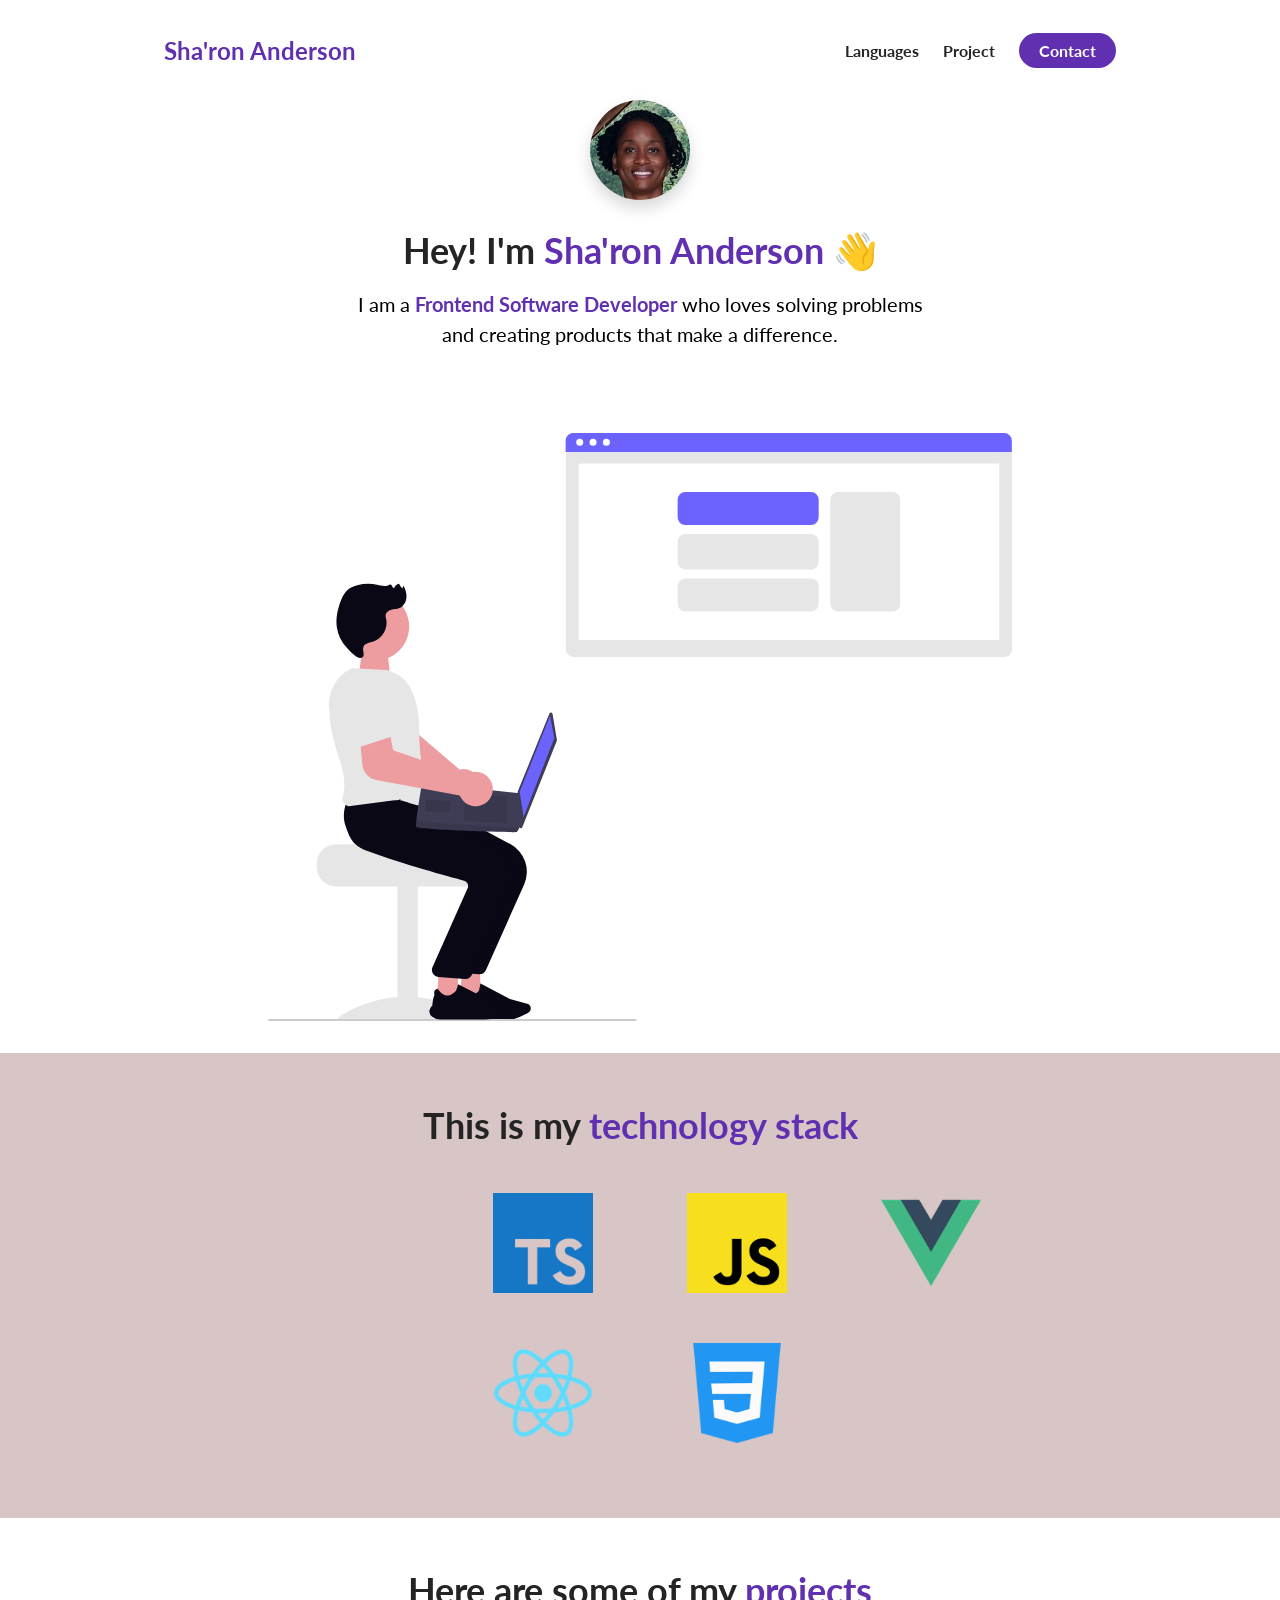
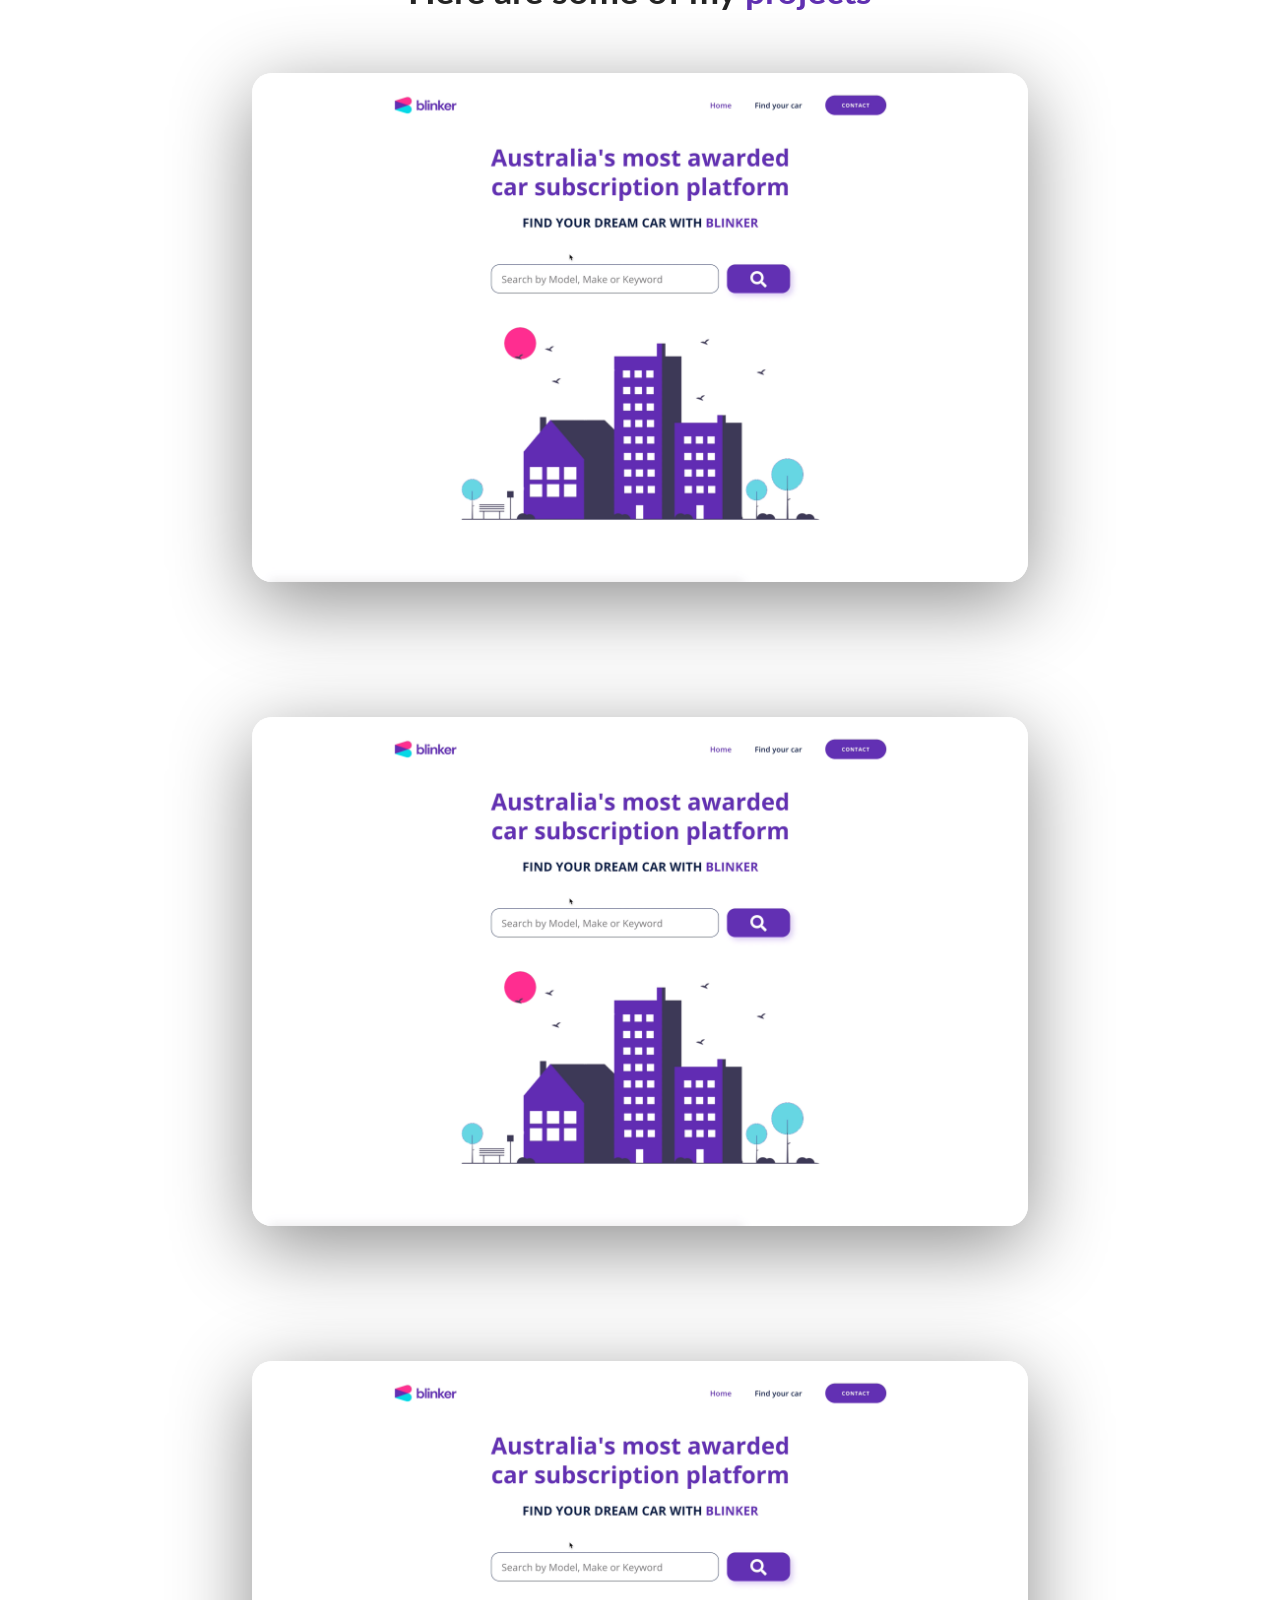
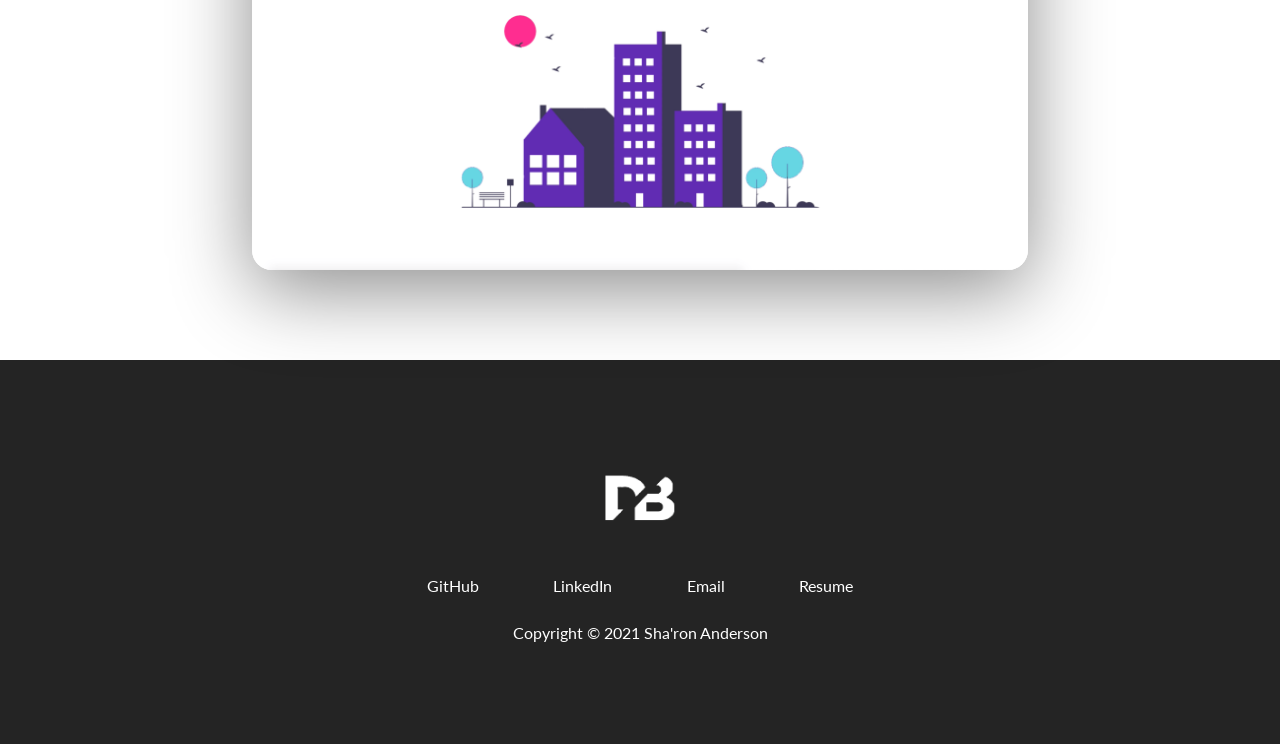
==== commit 916f8d58: "Done" ====
--- a/index.html
+++ b/index.html
@@ -122,7 +122,7 @@
                         <img src="./New folder/davidbr4gg.github.io-master/assets/loopit.png" class="project__img" alt="Car subscription project">
                         <div class="project__description">
                             <h3 class="project__description--title">Car sales project</h3>
-                            <h4 class="project__description--sub title">
+                            <h4 class="project__description--sub-title">
                                 Html, CSS, JavaScript, Vue, Vuex
                             </h4>
                             <p class="project__description--para">
@@ -148,7 +148,7 @@
                         <img src="./New folder/davidbr4gg.github.io-master/assets/loopit.png" class="project__img" alt="Dashboard">
                         <div class="project__description">
                             <h3 class="project__description--title">Car sales project</h3>
-                            <h4 class="project__description--sub title">
+                            <h4 class="project__description--sub-title">
                                 Html, CSS, JavaScript, Vue, Vuex
                             </h4>
                             <p class="project__description--para">
@@ -174,7 +174,7 @@
                         <img src="./New folder/davidbr4gg.github.io-master/assets/loopit.png" class="project__img" alt="Car subscription project">
                         <div class="project__description">
                             <h3 class="project__description--title">Car sales project</h3>
-                            <h4 class="project__description--sub title">
+                            <h4 class="project__description--sub-title">
                                 Html, CSS, JavaScript, Vue, Vuex
                             </h4>
                             <p class="project__description--para">
--- a/styles.css
+++ b/styles.css
@@ -55,7 +55,7 @@
   background-color: #ffff;
 }
 
-.link__hover-effect--white:after {
+.link__hover-effect--black:after {
   background-color: #000000;
 }
 
@@ -230,8 +230,8 @@
   font-size: 20px;
   color: #242424;
   padding: 0 16px;
-  padding-bottom: 28px;
-}
+}
+
 .about-me__link {
      animation: fade-up 650ms 800ms backwards;
 }
@@ -252,9 +252,9 @@
   align-items: center;
 }
 .about-me__img {
-  width: 75%;
+  width: 100%;
   animation: fade-in 1200ms 800ms backwards;
-  padding: 32 16px;
+  padding: 32px 16px;
   padding-bottom: 32px;
 }
 
@@ -365,8 +365,10 @@
   opacity: 0;
   transition: opacity 450ms ease;
   z-index: 2;
-}
+ }
+
 .project:hover .project__wrapper:before {
+  transform: translateY(0);
   opacity: 0.7;
 }
 .project:hover .project__img {
@@ -411,9 +413,10 @@
 
 .project__description--title,
 .project__description--sub-title,
-.project__description--para .project__description--link {
+.project__description--para, 
+.project__description--link {
   text-align: left;
-  color: #ffff;
+  color: #fff;
 }
 
 /* FOOTER*/
@@ -449,7 +452,7 @@
 .footer__social--link,
 .footer__copyright,
 .footer__logo--popper {
-  color: #ffff;
+  color: #fff;
 }
 
 .footer__logo--popper {
@@ -467,8 +470,9 @@
 }
 
 .footer__anchor:hover .footer__logo--popper {
+  transform: translateX(60px);
   opacity: 1;
-  transform: translateX(60px);
+  
 }
 
 /* Small phones, tablets, large smartphones */
@@ -504,6 +508,11 @@
     .nav__link:not(:last-child) {
     display: none;
   }
+  
+  .project__wrapper {
+    border-radius: 0;
+  }
+
   .project__description {
     padding: 0;
     left: 0;
